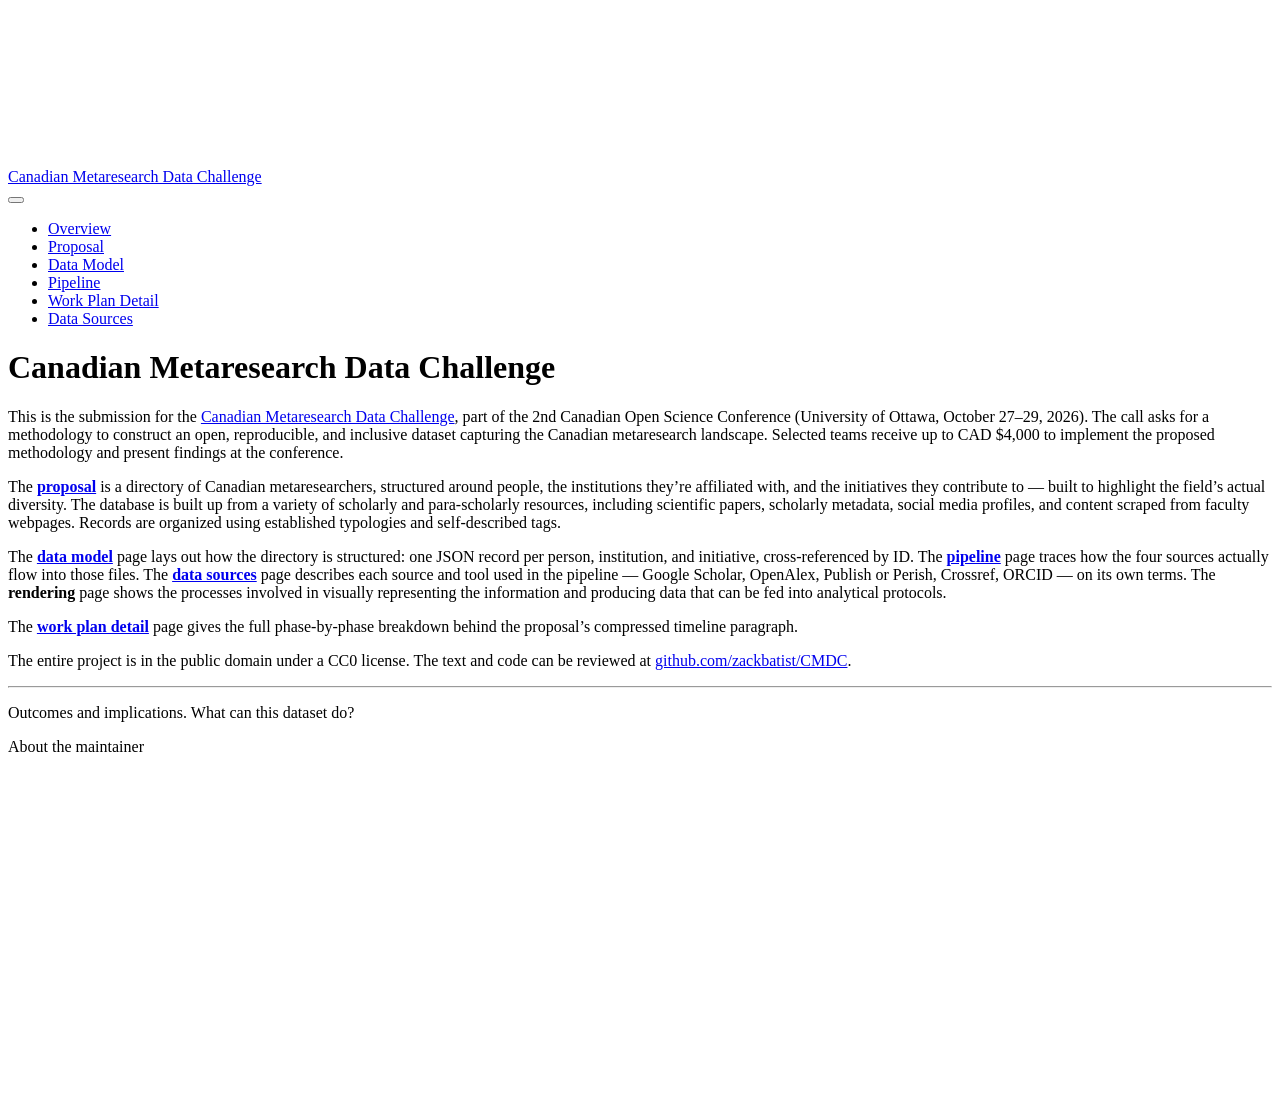
==== index.html @ 5db2acca "Built site for gh-pages" ====
<!DOCTYPE html>
<html xmlns="http://www.w3.org/1999/xhtml" lang="en-CA" xml:lang="en-CA"><head>

<meta charset="utf-8">
<meta name="generator" content="quarto-1.8.25">

<meta name="viewport" content="width=device-width, initial-scale=1.0, user-scalable=yes">


<title>Canadian Metaresearch Data Challenge</title>
<style>
code{white-space: pre-wrap;}
span.smallcaps{font-variant: small-caps;}
div.columns{display: flex; gap: min(4vw, 1.5em);}
div.column{flex: auto; overflow-x: auto;}
div.hanging-indent{margin-left: 1.5em; text-indent: -1.5em;}
ul.task-list{list-style: none;}
ul.task-list li input[type="checkbox"] {
  width: 0.8em;
  margin: 0 0.8em 0.2em -1em; /* quarto-specific, see https://github.com/quarto-dev/quarto-cli/issues/4556 */ 
  vertical-align: middle;
}
</style>


<script src="site_libs/quarto-nav/quarto-nav.js"></script>
<script src="site_libs/quarto-nav/headroom.min.js"></script>
<script src="site_libs/clipboard/clipboard.min.js"></script>
<script src="site_libs/quarto-html/quarto.js" type="module"></script>
<script src="site_libs/quarto-html/tabsets/tabsets.js" type="module"></script>
<script src="site_libs/quarto-html/axe/axe-check.js" type="module"></script>
<script src="site_libs/quarto-html/popper.min.js"></script>
<script src="site_libs/quarto-html/tippy.umd.min.js"></script>
<script src="site_libs/quarto-html/anchor.min.js"></script>
<link href="site_libs/quarto-html/tippy.css" rel="stylesheet">
<link href="site_libs/quarto-html/quarto-syntax-highlighting-7b89279ff1a6dce999919e0e67d4d9ec.css" rel="stylesheet" id="quarto-text-highlighting-styles">
<script src="site_libs/bootstrap/bootstrap.min.js"></script>
<link href="site_libs/bootstrap/bootstrap-icons.css" rel="stylesheet">
<link href="site_libs/bootstrap/bootstrap-5b4ad623e5705c0698d39aec6f10cf02.min.css" rel="stylesheet" append-hash="true" id="quarto-bootstrap" data-mode="light">
<script id="quarto-search-options" type="application/json">{
  "language": {
    "search-no-results-text": "No results",
    "search-matching-documents-text": "matching documents",
    "search-copy-link-title": "Copy link to search",
    "search-hide-matches-text": "Hide additional matches",
    "search-more-match-text": "more match in this document",
    "search-more-matches-text": "more matches in this document",
    "search-clear-button-title": "Clear",
    "search-text-placeholder": "",
    "search-detached-cancel-button-title": "Cancel",
    "search-submit-button-title": "Submit",
    "search-label": "Search"
  }
}</script>


<link rel="stylesheet" href="assets/styles.css">
</head>

<body class="nav-fixed fullcontent quarto-light">

<div id="quarto-search-results"></div>
  <header id="quarto-header" class="headroom fixed-top">
    <nav class="navbar navbar-expand-lg " data-bs-theme="dark">
      <div class="navbar-container container-fluid">
      <div class="navbar-brand-container mx-auto">
    <a href="./index.html" class="navbar-brand navbar-brand-logo">
    </a>
    <a class="navbar-brand" href="./index.html">
    <span class="navbar-title">Canadian Metaresearch Data Challenge</span>
    </a>
  </div>
          <button class="navbar-toggler" type="button" data-bs-toggle="collapse" data-bs-target="#navbarCollapse" aria-controls="navbarCollapse" role="menu" aria-expanded="false" aria-label="Toggle navigation" onclick="if (window.quartoToggleHeadroom) { window.quartoToggleHeadroom(); }">
  <span class="navbar-toggler-icon"></span>
</button>
          <div class="collapse navbar-collapse" id="navbarCollapse">
            <ul class="navbar-nav navbar-nav-scroll me-auto">
  <li class="nav-item">
    <a class="nav-link active" href="./index.html" aria-current="page"> 
<span class="menu-text">Overview</span></a>
  </li>  
  <li class="nav-item">
    <a class="nav-link" href="./proposal.html"> 
<span class="menu-text">Proposal</span></a>
  </li>  
  <li class="nav-item">
    <a class="nav-link" href="./data-model.html"> 
<span class="menu-text">Data Model</span></a>
  </li>  
  <li class="nav-item">
    <a class="nav-link" href="./pipeline.html"> 
<span class="menu-text">Pipeline</span></a>
  </li>  
  <li class="nav-item">
    <a class="nav-link" href="./workplan.html"> 
<span class="menu-text">Work Plan Detail</span></a>
  </li>  
  <li class="nav-item">
    <a class="nav-link" href="./data-sources.html"> 
<span class="menu-text">Data Sources</span></a>
  </li>  
</ul>
          </div> <!-- /navcollapse -->
            <div class="quarto-navbar-tools">
</div>
      </div> <!-- /container-fluid -->
    </nav>
</header>
<!-- content -->
<div id="quarto-content" class="quarto-container page-columns page-rows-contents page-layout-article page-navbar">
<!-- sidebar -->
<!-- margin-sidebar -->
    
<!-- main -->
<main class="content" id="quarto-document-content">

<header id="title-block-header" class="quarto-title-block default">
<div class="quarto-title">
<h1 class="title">Canadian Metaresearch Data Challenge</h1>
</div>



<div class="quarto-title-meta">

    
  
    
  </div>
  


</header>


<p>This is the submission for the <a href="https://carn-recar.ca/2nd-canadian-open-science-conference-call-for-proposal-canadian-metaresearch-data-challenge/">Canadian Metaresearch Data Challenge</a>, part of the 2nd Canadian Open Science Conference (University of Ottawa, October 27–29, 2026). The call asks for a methodology to construct an open, reproducible, and inclusive dataset capturing the Canadian metaresearch landscape. Selected teams receive up to CAD $4,000 to implement the proposed methodology and present findings at the conference.</p>
<p>The <strong><a href="./proposal.html">proposal</a></strong> is a directory of Canadian metaresearchers, structured around people, the institutions they’re affiliated with, and the initiatives they contribute to — built to highlight the field’s actual diversity. The database is built up from a variety of scholarly and para-scholarly resources, including scientific papers, scholarly metadata, social media profiles, and content scraped from faculty webpages. Records are organized using established typologies and self-described tags.</p>
<p>The <strong><a href="./data-model.html">data model</a></strong> page lays out how the directory is structured: one JSON record per person, institution, and initiative, cross-referenced by ID. The <strong><a href="./pipeline.html">pipeline</a></strong> page traces how the four sources actually flow into those files. The <strong><a href="./data-sources.html">data sources</a></strong> page describes each source and tool used in the pipeline — Google Scholar, OpenAlex, Publish or Perish, Crossref, ORCID — on its own terms. The <strong>rendering</strong> page shows the processes involved in visually representing the information and producing data that can be fed into analytical protocols.</p>
<p>The <strong><a href="./workplan.html">work plan detail</a></strong> page gives the full phase-by-phase breakdown behind the proposal’s compressed timeline paragraph.</p>
<p>The entire project is in the public domain under a CC0 license. The text and code can be reviewed at <a href="https://github.com/zackbatist/CMDC">github.com/zackbatist/CMDC</a>.</p>
<hr>
<p>Outcomes and implications. What can this dataset do?</p>
<p>About the maintainer</p>



</main> <!-- /main -->
<script id="quarto-html-after-body" type="application/javascript">
  window.document.addEventListener("DOMContentLoaded", function (event) {
    const icon = "";
    const anchorJS = new window.AnchorJS();
    anchorJS.options = {
      placement: 'right',
      icon: icon
    };
    anchorJS.add('.anchored');
    const isCodeAnnotation = (el) => {
      for (const clz of el.classList) {
        if (clz.startsWith('code-annotation-')) {                     
          return true;
        }
      }
      return false;
    }
    const onCopySuccess = function(e) {
      // button target
      const button = e.trigger;
      // don't keep focus
      button.blur();
      // flash "checked"
      button.classList.add('code-copy-button-checked');
      var currentTitle = button.getAttribute("title");
      button.setAttribute("title", "Copied!");
      let tooltip;
      if (window.bootstrap) {
        button.setAttribute("data-bs-toggle", "tooltip");
        button.setAttribute("data-bs-placement", "left");
        button.setAttribute("data-bs-title", "Copied!");
        tooltip = new bootstrap.Tooltip(button, 
          { trigger: "manual", 
            customClass: "code-copy-button-tooltip",
            offset: [0, -8]});
        tooltip.show();    
      }
      setTimeout(function() {
        if (tooltip) {
          tooltip.hide();
          button.removeAttribute("data-bs-title");
          button.removeAttribute("data-bs-toggle");
          button.removeAttribute("data-bs-placement");
        }
        button.setAttribute("title", currentTitle);
        button.classList.remove('code-copy-button-checked');
      }, 1000);
      // clear code selection
      e.clearSelection();
    }
    const getTextToCopy = function(trigger) {
      const outerScaffold = trigger.parentElement.cloneNode(true);
      const codeEl = outerScaffold.querySelector('code');
      for (const childEl of codeEl.children) {
        if (isCodeAnnotation(childEl)) {
          childEl.remove();
        }
      }
      return codeEl.innerText;
    }
    const clipboard = new window.ClipboardJS('.code-copy-button:not([data-in-quarto-modal])', {
      text: getTextToCopy
    });
    clipboard.on('success', onCopySuccess);
    if (window.document.getElementById('quarto-embedded-source-code-modal')) {
      const clipboardModal = new window.ClipboardJS('.code-copy-button[data-in-quarto-modal]', {
        text: getTextToCopy,
        container: window.document.getElementById('quarto-embedded-source-code-modal')
      });
      clipboardModal.on('success', onCopySuccess);
    }
      var localhostRegex = new RegExp(/^(?:http|https):\/\/localhost\:?[0-9]*\//);
      var mailtoRegex = new RegExp(/^mailto:/);
        var filterRegex = new RegExp("https:\/\/zackbatist\.info\/CMDC\/");
      var isInternal = (href) => {
          return filterRegex.test(href) || localhostRegex.test(href) || mailtoRegex.test(href);
      }
      // Inspect non-navigation links and adorn them if external
     var links = window.document.querySelectorAll('a[href]:not(.nav-link):not(.navbar-brand):not(.toc-action):not(.sidebar-link):not(.sidebar-item-toggle):not(.pagination-link):not(.no-external):not([aria-hidden]):not(.dropdown-item):not(.quarto-navigation-tool):not(.about-link)');
      for (var i=0; i<links.length; i++) {
        const link = links[i];
        if (!isInternal(link.href)) {
          // undo the damage that might have been done by quarto-nav.js in the case of
          // links that we want to consider external
          if (link.dataset.originalHref !== undefined) {
            link.href = link.dataset.originalHref;
          }
        }
      }
    function tippyHover(el, contentFn, onTriggerFn, onUntriggerFn) {
      const config = {
        allowHTML: true,
        maxWidth: 500,
        delay: 100,
        arrow: false,
        appendTo: function(el) {
            return el.parentElement;
        },
        interactive: true,
        interactiveBorder: 10,
        theme: 'quarto',
        placement: 'bottom-start',
      };
      if (contentFn) {
        config.content = contentFn;
      }
      if (onTriggerFn) {
        config.onTrigger = onTriggerFn;
      }
      if (onUntriggerFn) {
        config.onUntrigger = onUntriggerFn;
      }
      window.tippy(el, config); 
    }
    const noterefs = window.document.querySelectorAll('a[role="doc-noteref"]');
    for (var i=0; i<noterefs.length; i++) {
      const ref = noterefs[i];
      tippyHover(ref, function() {
        // use id or data attribute instead here
        let href = ref.getAttribute('data-footnote-href') || ref.getAttribute('href');
        try { href = new URL(href).hash; } catch {}
        const id = href.replace(/^#\/?/, "");
        const note = window.document.getElementById(id);
        if (note) {
          return note.innerHTML;
        } else {
          return "";
        }
      });
    }
    const xrefs = window.document.querySelectorAll('a.quarto-xref');
    const processXRef = (id, note) => {
      // Strip column container classes
      const stripColumnClz = (el) => {
        el.classList.remove("page-full", "page-columns");
        if (el.children) {
          for (const child of el.children) {
            stripColumnClz(child);
          }
        }
      }
      stripColumnClz(note)
      if (id === null || id.startsWith('sec-')) {
        // Special case sections, only their first couple elements
        const container = document.createElement("div");
        if (note.children && note.children.length > 2) {
          container.appendChild(note.children[0].cloneNode(true));
          for (let i = 1; i < note.children.length; i++) {
            const child = note.children[i];
            if (child.tagName === "P" && child.innerText === "") {
              continue;
            } else {
              container.appendChild(child.cloneNode(true));
              break;
            }
          }
          if (window.Quarto?.typesetMath) {
            window.Quarto.typesetMath(container);
          }
          return container.innerHTML
        } else {
          if (window.Quarto?.typesetMath) {
            window.Quarto.typesetMath(note);
          }
          return note.innerHTML;
        }
      } else {
        // Remove any anchor links if they are present
        const anchorLink = note.querySelector('a.anchorjs-link');
        if (anchorLink) {
          anchorLink.remove();
        }
        if (window.Quarto?.typesetMath) {
          window.Quarto.typesetMath(note);
        }
        if (note.classList.contains("callout")) {
          return note.outerHTML;
        } else {
          return note.innerHTML;
        }
      }
    }
    for (var i=0; i<xrefs.length; i++) {
      const xref = xrefs[i];
      tippyHover(xref, undefined, function(instance) {
        instance.disable();
        let url = xref.getAttribute('href');
        let hash = undefined; 
        if (url.startsWith('#')) {
          hash = url;
        } else {
          try { hash = new URL(url).hash; } catch {}
        }
        if (hash) {
          const id = hash.replace(/^#\/?/, "");
          const note = window.document.getElementById(id);
          if (note !== null) {
            try {
              const html = processXRef(id, note.cloneNode(true));
              instance.setContent(html);
            } finally {
              instance.enable();
              instance.show();
            }
          } else {
            // See if we can fetch this
            fetch(url.split('#')[0])
            .then(res => res.text())
            .then(html => {
              const parser = new DOMParser();
              const htmlDoc = parser.parseFromString(html, "text/html");
              const note = htmlDoc.getElementById(id);
              if (note !== null) {
                const html = processXRef(id, note);
                instance.setContent(html);
              } 
            }).finally(() => {
              instance.enable();
              instance.show();
            });
          }
        } else {
          // See if we can fetch a full url (with no hash to target)
          // This is a special case and we should probably do some content thinning / targeting
          fetch(url)
          .then(res => res.text())
          .then(html => {
            const parser = new DOMParser();
            const htmlDoc = parser.parseFromString(html, "text/html");
            const note = htmlDoc.querySelector('main.content');
            if (note !== null) {
              // This should only happen for chapter cross references
              // (since there is no id in the URL)
              // remove the first header
              if (note.children.length > 0 && note.children[0].tagName === "HEADER") {
                note.children[0].remove();
              }
              const html = processXRef(null, note);
              instance.setContent(html);
            } 
          }).finally(() => {
            instance.enable();
            instance.show();
          });
        }
      }, function(instance) {
      });
    }
        let selectedAnnoteEl;
        const selectorForAnnotation = ( cell, annotation) => {
          let cellAttr = 'data-code-cell="' + cell + '"';
          let lineAttr = 'data-code-annotation="' +  annotation + '"';
          const selector = 'span[' + cellAttr + '][' + lineAttr + ']';
          return selector;
        }
        const selectCodeLines = (annoteEl) => {
          const doc = window.document;
          const targetCell = annoteEl.getAttribute("data-target-cell");
          const targetAnnotation = annoteEl.getAttribute("data-target-annotation");
          const annoteSpan = window.document.querySelector(selectorForAnnotation(targetCell, targetAnnotation));
          const lines = annoteSpan.getAttribute("data-code-lines").split(",");
          const lineIds = lines.map((line) => {
            return targetCell + "-" + line;
          })
          let top = null;
          let height = null;
          let parent = null;
          if (lineIds.length > 0) {
              //compute the position of the single el (top and bottom and make a div)
              const el = window.document.getElementById(lineIds[0]);
              top = el.offsetTop;
              height = el.offsetHeight;
              parent = el.parentElement.parentElement;
            if (lineIds.length > 1) {
              const lastEl = window.document.getElementById(lineIds[lineIds.length - 1]);
              const bottom = lastEl.offsetTop + lastEl.offsetHeight;
              height = bottom - top;
            }
            if (top !== null && height !== null && parent !== null) {
              // cook up a div (if necessary) and position it 
              let div = window.document.getElementById("code-annotation-line-highlight");
              if (div === null) {
                div = window.document.createElement("div");
                div.setAttribute("id", "code-annotation-line-highlight");
                div.style.position = 'absolute';
                parent.appendChild(div);
              }
              div.style.top = top - 2 + "px";
              div.style.height = height + 4 + "px";
              div.style.left = 0;
              let gutterDiv = window.document.getElementById("code-annotation-line-highlight-gutter");
              if (gutterDiv === null) {
                gutterDiv = window.document.createElement("div");
                gutterDiv.setAttribute("id", "code-annotation-line-highlight-gutter");
                gutterDiv.style.position = 'absolute';
                const codeCell = window.document.getElementById(targetCell);
                const gutter = codeCell.querySelector('.code-annotation-gutter');
                gutter.appendChild(gutterDiv);
              }
              gutterDiv.style.top = top - 2 + "px";
              gutterDiv.style.height = height + 4 + "px";
            }
            selectedAnnoteEl = annoteEl;
          }
        };
        const unselectCodeLines = () => {
          const elementsIds = ["code-annotation-line-highlight", "code-annotation-line-highlight-gutter"];
          elementsIds.forEach((elId) => {
            const div = window.document.getElementById(elId);
            if (div) {
              div.remove();
            }
          });
          selectedAnnoteEl = undefined;
        };
          // Handle positioning of the toggle
      window.addEventListener(
        "resize",
        throttle(() => {
          elRect = undefined;
          if (selectedAnnoteEl) {
            selectCodeLines(selectedAnnoteEl);
          }
        }, 10)
      );
      function throttle(fn, ms) {
      let throttle = false;
      let timer;
        return (...args) => {
          if(!throttle) { // first call gets through
              fn.apply(this, args);
              throttle = true;
          } else { // all the others get throttled
              if(timer) clearTimeout(timer); // cancel #2
              timer = setTimeout(() => {
                fn.apply(this, args);
                timer = throttle = false;
              }, ms);
          }
        };
      }
        // Attach click handler to the DT
        const annoteDls = window.document.querySelectorAll('dt[data-target-cell]');
        for (const annoteDlNode of annoteDls) {
          annoteDlNode.addEventListener('click', (event) => {
            const clickedEl = event.target;
            if (clickedEl !== selectedAnnoteEl) {
              unselectCodeLines();
              const activeEl = window.document.querySelector('dt[data-target-cell].code-annotation-active');
              if (activeEl) {
                activeEl.classList.remove('code-annotation-active');
              }
              selectCodeLines(clickedEl);
              clickedEl.classList.add('code-annotation-active');
            } else {
              // Unselect the line
              unselectCodeLines();
              clickedEl.classList.remove('code-annotation-active');
            }
          });
        }
    const findCites = (el) => {
      const parentEl = el.parentElement;
      if (parentEl) {
        const cites = parentEl.dataset.cites;
        if (cites) {
          return {
            el,
            cites: cites.split(' ')
          };
        } else {
          return findCites(el.parentElement)
        }
      } else {
        return undefined;
      }
    };
    var bibliorefs = window.document.querySelectorAll('a[role="doc-biblioref"]');
    for (var i=0; i<bibliorefs.length; i++) {
      const ref = bibliorefs[i];
      const citeInfo = findCites(ref);
      if (citeInfo) {
        tippyHover(citeInfo.el, function() {
          var popup = window.document.createElement('div');
          citeInfo.cites.forEach(function(cite) {
            var citeDiv = window.document.createElement('div');
            citeDiv.classList.add('hanging-indent');
            citeDiv.classList.add('csl-entry');
            var biblioDiv = window.document.getElementById('ref-' + cite);
            if (biblioDiv) {
              citeDiv.innerHTML = biblioDiv.innerHTML;
            }
            popup.appendChild(citeDiv);
          });
          return popup.innerHTML;
        });
      }
    }
  });
  </script>
</div> <!-- /content -->




</body></html>
---- site_libs/quarto-html/tippy.css ----
.tippy-box[data-animation=fade][data-state=hidden]{opacity:0}[data-tippy-root]{max-width:calc(100vw - 10px)}.tippy-box{position:relative;background-color:#333;color:#fff;border-radius:4px;font-size:14px;line-height:1.4;white-space:normal;outline:0;transition-property:transform,visibility,opacity}.tippy-box[data-placement^=top]>.tippy-arrow{bottom:0}.tippy-box[data-placement^=top]>.tippy-arrow:before{bottom:-7px;left:0;border-width:8px 8px 0;border-top-color:initial;transform-origin:center top}.tippy-box[data-placement^=bottom]>.tippy-arrow{top:0}.tippy-box[data-placement^=bottom]>.tippy-arrow:before{top:-7px;left:0;border-width:0 8px 8px;border-bottom-color:initial;transform-origin:center bottom}.tippy-box[data-placement^=left]>.tippy-arrow{right:0}.tippy-box[data-placement^=left]>.tippy-arrow:before{border-width:8px 0 8px 8px;border-left-color:initial;right:-7px;transform-origin:center left}.tippy-box[data-placement^=right]>.tippy-arrow{left:0}.tippy-box[data-placement^=right]>.tippy-arrow:before{left:-7px;border-width:8px 8px 8px 0;border-right-color:initial;transform-origin:center right}.tippy-box[data-inertia][data-state=visible]{transition-timing-function:cubic-bezier(.54,1.5,.38,1.11)}.tippy-arrow{width:16px;height:16px;color:#333}.tippy-arrow:before{content:"";position:absolute;border-color:transparent;border-style:solid}.tippy-content{position:relative;padding:5px 9px;z-index:1}
---- site_libs/quarto-html/quarto-syntax-highlighting-7b89279ff1a6dce999919e0e67d4d9ec.css ----
/* quarto syntax highlight colors */
:root {
  --quarto-hl-ot-color: #003B4F;
  --quarto-hl-at-color: #657422;
  --quarto-hl-ss-color: #20794D;
  --quarto-hl-an-color: #5E5E5E;
  --quarto-hl-fu-color: #4758AB;
  --quarto-hl-st-color: #20794D;
  --quarto-hl-cf-color: #003B4F;
  --quarto-hl-op-color: #5E5E5E;
  --quarto-hl-er-color: #AD0000;
  --quarto-hl-bn-color: #AD0000;
  --quarto-hl-al-color: #AD0000;
  --quarto-hl-va-color: #111111;
  --quarto-hl-bu-color: inherit;
  --quarto-hl-ex-color: inherit;
  --quarto-hl-pp-color: #AD0000;
  --quarto-hl-in-color: #5E5E5E;
  --quarto-hl-vs-color: #20794D;
  --quarto-hl-wa-color: #5E5E5E;
  --quarto-hl-do-color: #5E5E5E;
  --quarto-hl-im-color: #00769E;
  --quarto-hl-ch-color: #20794D;
  --quarto-hl-dt-color: #AD0000;
  --quarto-hl-fl-color: #AD0000;
  --quarto-hl-co-color: #5E5E5E;
  --quarto-hl-cv-color: #5E5E5E;
  --quarto-hl-cn-color: #8f5902;
  --quarto-hl-sc-color: #5E5E5E;
  --quarto-hl-dv-color: #AD0000;
  --quarto-hl-kw-color: #003B4F;
}

/* other quarto variables */
:root {
  --quarto-font-monospace: SFMono-Regular, Menlo, Monaco, Consolas, "Liberation Mono", "Courier New", monospace;
}

/* syntax highlight based on Pandoc's rules */
pre > code.sourceCode > span {
  color: #003B4F;
}

code.sourceCode > span {
  color: #003B4F;
}

div.sourceCode,
div.sourceCode pre.sourceCode {
  color: #003B4F;
}

/* Normal */
code span {
  color: #003B4F;
}

/* Alert */
code span.al {
  color: #AD0000;
  font-style: inherit;
}

/* Annotation */
code span.an {
  color: #5E5E5E;
  font-style: inherit;
}

/* Attribute */
code span.at {
  color: #657422;
  font-style: inherit;
}

/* BaseN */
code span.bn {
  color: #AD0000;
  font-style: inherit;
}

/* BuiltIn */
code span.bu {
  font-style: inherit;
}

/* ControlFlow */
code span.cf {
  color: #003B4F;
  font-weight: bold;
  font-style: inherit;
}

/* Char */
code span.ch {
  color: #20794D;
  font-style: inherit;
}

/* Constant */
code span.cn {
  color: #8f5902;
  font-style: inherit;
}

/* Comment */
code span.co {
  color: #5E5E5E;
  font-style: inherit;
}

/* CommentVar */
code span.cv {
  color: #5E5E5E;
  font-style: italic;
}

/* Documentation */
code span.do {
  color: #5E5E5E;
  font-style: italic;
}

/* DataType */
code span.dt {
  color: #AD0000;
  font-style: inherit;
}

/* DecVal */
code span.dv {
  color: #AD0000;
  font-style: inherit;
}

/* Error */
code span.er {
  color: #AD0000;
  font-style: inherit;
}

/* Extension */
code span.ex {
  font-style: inherit;
}

/* Float */
code span.fl {
  color: #AD0000;
  font-style: inherit;
}

/* Function */
code span.fu {
  color: #4758AB;
  font-style: inherit;
}

/* Import */
code span.im {
  color: #00769E;
  font-style: inherit;
}

/* Information */
code span.in {
  color: #5E5E5E;
  font-style: inherit;
}

/* Keyword */
code span.kw {
  color: #003B4F;
  font-weight: bold;
  font-style: inherit;
}

/* Operator */
code span.op {
  color: #5E5E5E;
  font-style: inherit;
}

/* Other */
code span.ot {
  color: #003B4F;
  font-style: inherit;
}

/* Preprocessor */
code span.pp {
  color: #AD0000;
  font-style: inherit;
}

/* SpecialChar */
code span.sc {
  color: #5E5E5E;
  font-style: inherit;
}

/* SpecialString */
code span.ss {
  color: #20794D;
  font-style: inherit;
}

/* String */
code span.st {
  color: #20794D;
  font-style: inherit;
}

/* Variable */
code span.va {
  color: #111111;
  font-style: inherit;
}

/* VerbatimString */
code span.vs {
  color: #20794D;
  font-style: inherit;
}

/* Warning */
code span.wa {
  color: #5E5E5E;
  font-style: italic;
}

.prevent-inlining {
  content: "</";
}

/*# sourceMappingURL=3944bc705cfaf4c80e56f77c5205168a.css.map */
---- assets/styles.css ----
/* intentionally minimal */
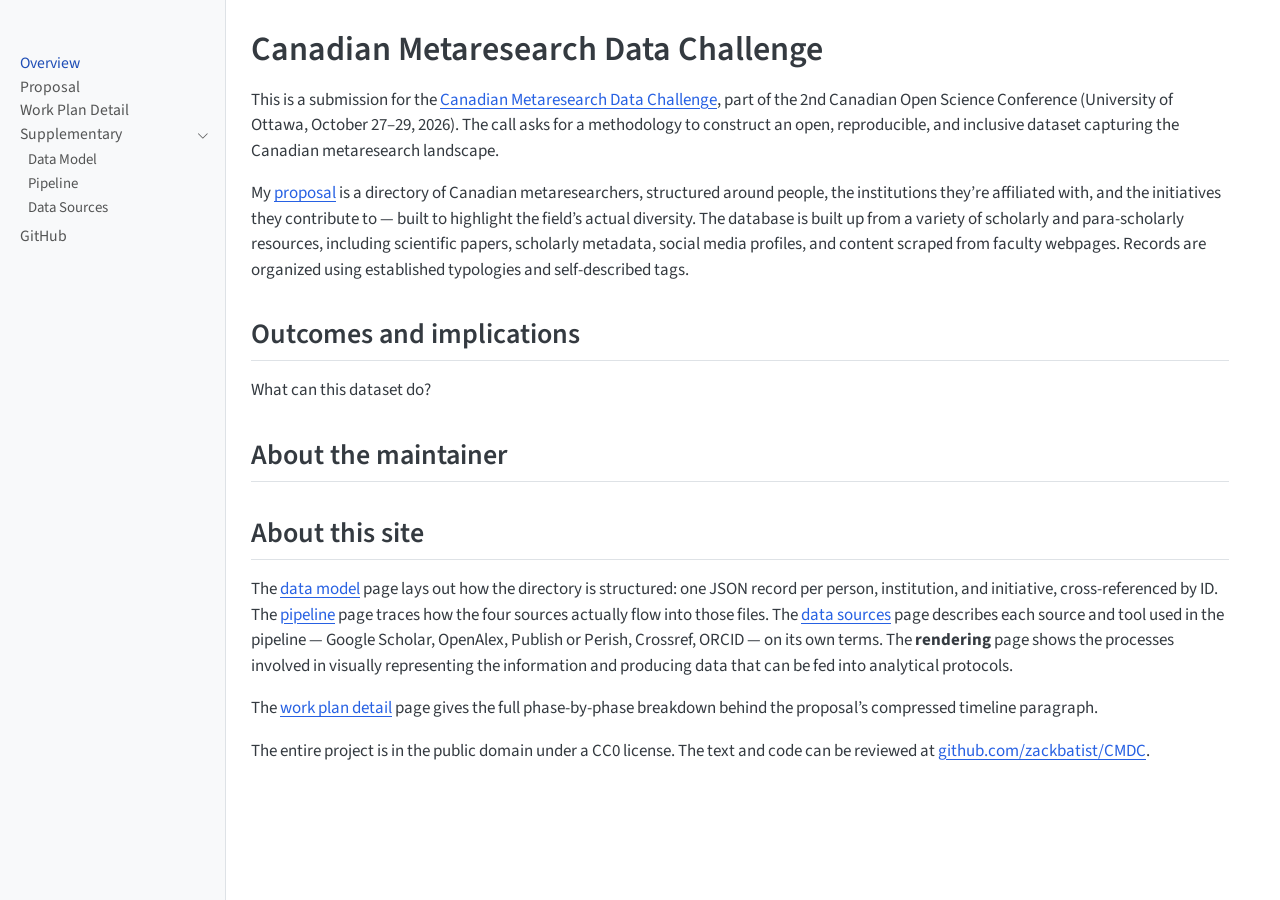
==== commit f175958e: "Built site for gh-pages" ====
--- a/index.html
+++ b/index.html
@@ -24,7 +24,6 @@
 
 
 <script src="site_libs/quarto-nav/quarto-nav.js"></script>
-<script src="site_libs/quarto-nav/headroom.min.js"></script>
 <script src="site_libs/clipboard/clipboard.min.js"></script>
 <script src="site_libs/quarto-html/quarto.js" type="module"></script>
 <script src="site_libs/quarto-html/tabsets/tabsets.js" type="module"></script>
@@ -36,7 +35,7 @@
 <link href="site_libs/quarto-html/quarto-syntax-highlighting-7b89279ff1a6dce999919e0e67d4d9ec.css" rel="stylesheet" id="quarto-text-highlighting-styles">
 <script src="site_libs/bootstrap/bootstrap.min.js"></script>
 <link href="site_libs/bootstrap/bootstrap-icons.css" rel="stylesheet">
-<link href="site_libs/bootstrap/bootstrap-5b4ad623e5705c0698d39aec6f10cf02.min.css" rel="stylesheet" append-hash="true" id="quarto-bootstrap" data-mode="light">
+<link href="site_libs/bootstrap/bootstrap-15f0d6578829a96e327082df99881d44.min.css" rel="stylesheet" append-hash="true" id="quarto-bootstrap" data-mode="light">
 <script id="quarto-search-options" type="application/json">{
   "language": {
     "search-no-results-text": "No results",
@@ -57,58 +56,88 @@
 <link rel="stylesheet" href="assets/styles.css">
 </head>
 
-<body class="nav-fixed fullcontent quarto-light">
+<body class="nav-sidebar docked fullcontent quarto-light">
 
 <div id="quarto-search-results"></div>
   <header id="quarto-header" class="headroom fixed-top">
-    <nav class="navbar navbar-expand-lg " data-bs-theme="dark">
-      <div class="navbar-container container-fluid">
-      <div class="navbar-brand-container mx-auto">
-    <a href="./index.html" class="navbar-brand navbar-brand-logo">
-    </a>
-    <a class="navbar-brand" href="./index.html">
-    <span class="navbar-title">Canadian Metaresearch Data Challenge</span>
-    </a>
-  </div>
-          <button class="navbar-toggler" type="button" data-bs-toggle="collapse" data-bs-target="#navbarCollapse" aria-controls="navbarCollapse" role="menu" aria-expanded="false" aria-label="Toggle navigation" onclick="if (window.quartoToggleHeadroom) { window.quartoToggleHeadroom(); }">
-  <span class="navbar-toggler-icon"></span>
-</button>
-          <div class="collapse navbar-collapse" id="navbarCollapse">
-            <ul class="navbar-nav navbar-nav-scroll me-auto">
-  <li class="nav-item">
-    <a class="nav-link active" href="./index.html" aria-current="page"> 
-<span class="menu-text">Overview</span></a>
-  </li>  
-  <li class="nav-item">
-    <a class="nav-link" href="./proposal.html"> 
-<span class="menu-text">Proposal</span></a>
-  </li>  
-  <li class="nav-item">
-    <a class="nav-link" href="./data-model.html"> 
-<span class="menu-text">Data Model</span></a>
-  </li>  
-  <li class="nav-item">
-    <a class="nav-link" href="./pipeline.html"> 
-<span class="menu-text">Pipeline</span></a>
-  </li>  
-  <li class="nav-item">
-    <a class="nav-link" href="./workplan.html"> 
-<span class="menu-text">Work Plan Detail</span></a>
-  </li>  
-  <li class="nav-item">
-    <a class="nav-link" href="./data-sources.html"> 
-<span class="menu-text">Data Sources</span></a>
-  </li>  
-</ul>
-          </div> <!-- /navcollapse -->
-            <div class="quarto-navbar-tools">
-</div>
-      </div> <!-- /container-fluid -->
-    </nav>
+  <nav class="quarto-secondary-nav">
+    <div class="container-fluid d-flex">
+      <button type="button" class="quarto-btn-toggle btn" data-bs-toggle="collapse" role="button" data-bs-target=".quarto-sidebar-collapse-item" aria-controls="quarto-sidebar" aria-expanded="false" aria-label="Toggle sidebar navigation" onclick="if (window.quartoToggleHeadroom) { window.quartoToggleHeadroom(); }">
+        <i class="bi bi-layout-text-sidebar-reverse"></i>
+      </button>
+        <nav class="quarto-page-breadcrumbs" aria-label="breadcrumb"><ol class="breadcrumb"><li class="breadcrumb-item"><a href="./index.html">Overview</a></li></ol></nav>
+        <a class="flex-grow-1" role="navigation" data-bs-toggle="collapse" data-bs-target=".quarto-sidebar-collapse-item" aria-controls="quarto-sidebar" aria-expanded="false" aria-label="Toggle sidebar navigation" onclick="if (window.quartoToggleHeadroom) { window.quartoToggleHeadroom(); }">      
+        </a>
+    </div>
+  </nav>
 </header>
 <!-- content -->
-<div id="quarto-content" class="quarto-container page-columns page-rows-contents page-layout-article page-navbar">
+<div id="quarto-content" class="quarto-container page-columns page-rows-contents page-layout-article">
 <!-- sidebar -->
+  <nav id="quarto-sidebar" class="sidebar collapse collapse-horizontal quarto-sidebar-collapse-item sidebar-navigation docked overflow-auto">
+    <div class="pt-lg-2 mt-2 text-center sidebar-header">
+      <a href="./index.html" class="sidebar-logo-link">
+      </a>
+      </div>
+    <div class="sidebar-menu-container"> 
+    <ul class="list-unstyled mt-1">
+        <li class="sidebar-item">
+  <div class="sidebar-item-container"> 
+  <a href="./index.html" class="sidebar-item-text sidebar-link active">
+ <span class="menu-text">Overview</span></a>
+  </div>
+</li>
+        <li class="sidebar-item">
+  <div class="sidebar-item-container"> 
+  <a href="./proposal.html" class="sidebar-item-text sidebar-link">
+ <span class="menu-text">Proposal</span></a>
+  </div>
+</li>
+        <li class="sidebar-item">
+  <div class="sidebar-item-container"> 
+  <a href="./workplan.html" class="sidebar-item-text sidebar-link">
+ <span class="menu-text">Work Plan Detail</span></a>
+  </div>
+</li>
+        <li class="sidebar-item sidebar-item-section">
+      <div class="sidebar-item-container"> 
+            <a class="sidebar-item-text sidebar-link text-start" data-bs-toggle="collapse" data-bs-target="#quarto-sidebar-section-1" role="navigation" aria-expanded="true">
+ <span class="menu-text">Supplementary</span></a>
+          <a class="sidebar-item-toggle text-start" data-bs-toggle="collapse" data-bs-target="#quarto-sidebar-section-1" role="navigation" aria-expanded="true" aria-label="Toggle section">
+            <i class="bi bi-chevron-right ms-2"></i>
+          </a> 
+      </div>
+      <ul id="quarto-sidebar-section-1" class="collapse list-unstyled sidebar-section depth1 show">  
+          <li class="sidebar-item">
+  <div class="sidebar-item-container"> 
+  <a href="./data-model.html" class="sidebar-item-text sidebar-link">
+ <span class="menu-text">Data Model</span></a>
+  </div>
+</li>
+          <li class="sidebar-item">
+  <div class="sidebar-item-container"> 
+  <a href="./pipeline.html" class="sidebar-item-text sidebar-link">
+ <span class="menu-text">Pipeline</span></a>
+  </div>
+</li>
+          <li class="sidebar-item">
+  <div class="sidebar-item-container"> 
+  <a href="./data-sources.html" class="sidebar-item-text sidebar-link">
+ <span class="menu-text">Data Sources</span></a>
+  </div>
+</li>
+      </ul>
+  </li>
+        <li class="sidebar-item">
+  <div class="sidebar-item-container"> 
+  <a href="https://github.com/zackbatist/CMDC" class="sidebar-item-text sidebar-link">
+ <span class="menu-text">GitHub</span></a>
+  </div>
+</li>
+    </ul>
+    </div>
+</nav>
+<div id="quarto-sidebar-glass" class="quarto-sidebar-collapse-item" data-bs-toggle="collapse" data-bs-target=".quarto-sidebar-collapse-item"></div>
 <!-- margin-sidebar -->
     
 <!-- main -->
@@ -133,16 +162,23 @@
 </header>
 
 
-<p>This is the submission for the <a href="https://carn-recar.ca/2nd-canadian-open-science-conference-call-for-proposal-canadian-metaresearch-data-challenge/">Canadian Metaresearch Data Challenge</a>, part of the 2nd Canadian Open Science Conference (University of Ottawa, October 27–29, 2026). The call asks for a methodology to construct an open, reproducible, and inclusive dataset capturing the Canadian metaresearch landscape. Selected teams receive up to CAD $4,000 to implement the proposed methodology and present findings at the conference.</p>
-<p>The <strong><a href="./proposal.html">proposal</a></strong> is a directory of Canadian metaresearchers, structured around people, the institutions they’re affiliated with, and the initiatives they contribute to — built to highlight the field’s actual diversity. The database is built up from a variety of scholarly and para-scholarly resources, including scientific papers, scholarly metadata, social media profiles, and content scraped from faculty webpages. Records are organized using established typologies and self-described tags.</p>
+<p>This is a submission for the <a href="https://carn-recar.ca/2nd-canadian-open-science-conference-call-for-proposal-canadian-metaresearch-data-challenge/">Canadian Metaresearch Data Challenge</a>, part of the 2nd Canadian Open Science Conference (University of Ottawa, October 27–29, 2026). The call asks for a methodology to construct an open, reproducible, and inclusive dataset capturing the Canadian metaresearch landscape.</p>
+<p>My <strong><a href="./proposal.html">proposal</a></strong> is a directory of Canadian metaresearchers, structured around people, the institutions they’re affiliated with, and the initiatives they contribute to — built to highlight the field’s actual diversity. The database is built up from a variety of scholarly and para-scholarly resources, including scientific papers, scholarly metadata, social media profiles, and content scraped from faculty webpages. Records are organized using established typologies and self-described tags.</p>
+<section id="outcomes-and-implications" class="level2">
+<h2 class="anchored" data-anchor-id="outcomes-and-implications">Outcomes and implications</h2>
+<p>What can this dataset do?</p>
+</section>
+<section id="about-the-maintainer" class="level2">
+<h2 class="anchored" data-anchor-id="about-the-maintainer">About the maintainer</h2>
+</section>
+<section id="about-this-site" class="level2">
+<h2 class="anchored" data-anchor-id="about-this-site">About this site</h2>
 <p>The <strong><a href="./data-model.html">data model</a></strong> page lays out how the directory is structured: one JSON record per person, institution, and initiative, cross-referenced by ID. The <strong><a href="./pipeline.html">pipeline</a></strong> page traces how the four sources actually flow into those files. The <strong><a href="./data-sources.html">data sources</a></strong> page describes each source and tool used in the pipeline — Google Scholar, OpenAlex, Publish or Perish, Crossref, ORCID — on its own terms. The <strong>rendering</strong> page shows the processes involved in visually representing the information and producing data that can be fed into analytical protocols.</p>
 <p>The <strong><a href="./workplan.html">work plan detail</a></strong> page gives the full phase-by-phase breakdown behind the proposal’s compressed timeline paragraph.</p>
 <p>The entire project is in the public domain under a CC0 license. The text and code can be reviewed at <a href="https://github.com/zackbatist/CMDC">github.com/zackbatist/CMDC</a>.</p>
-<hr>
-<p>Outcomes and implications. What can this dataset do?</p>
-<p>About the maintainer</p>
-
-
+
+
+</section>
 
 </main> <!-- /main -->
 <script id="quarto-html-after-body" type="application/javascript">
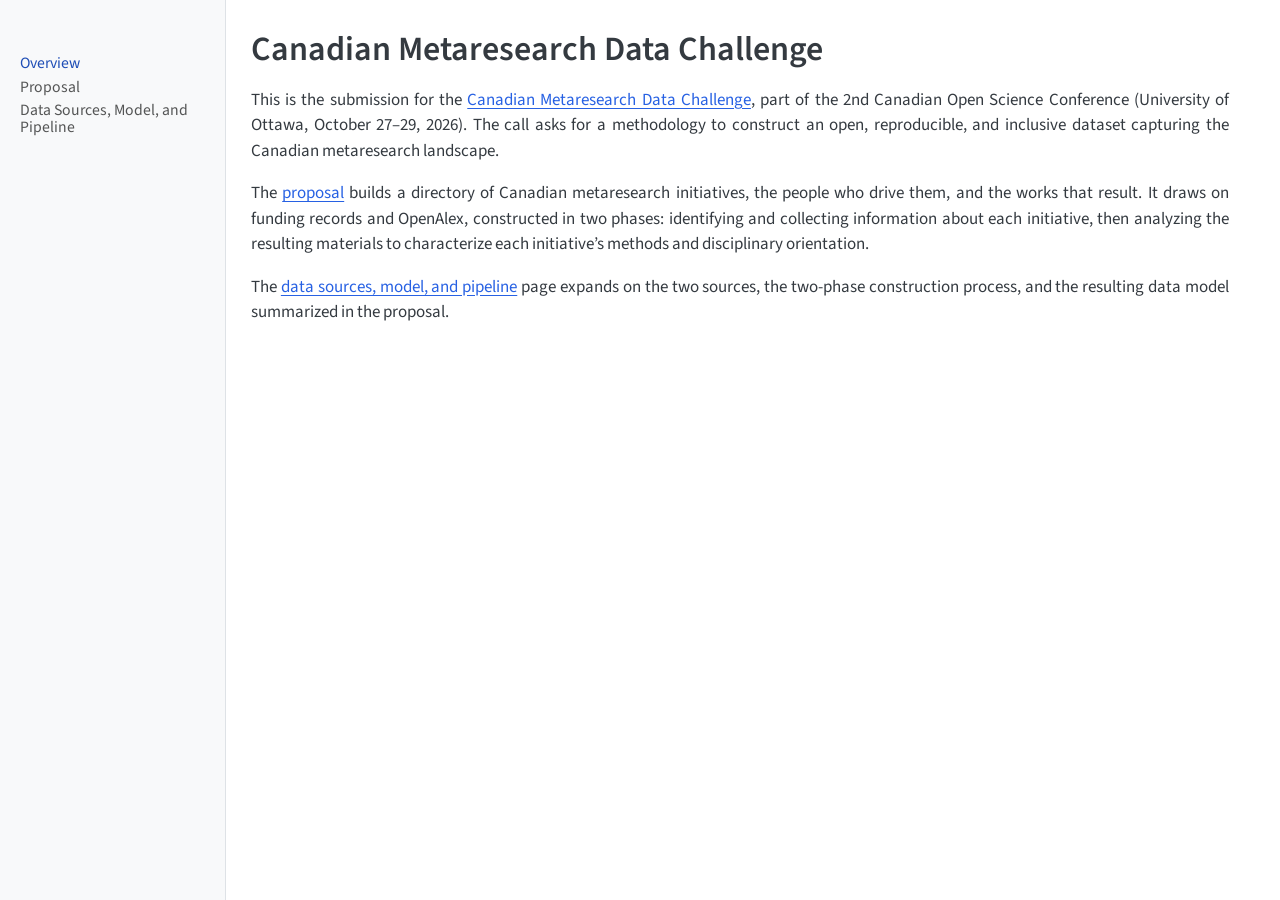
==== commit 17b3825c: "Built site for gh-pages" ====
--- a/index.html
+++ b/index.html
@@ -1,5 +1,5 @@
 <!DOCTYPE html>
-<html xmlns="http://www.w3.org/1999/xhtml" lang="en-CA" xml:lang="en-CA"><head>
+<html xmlns="http://www.w3.org/1999/xhtml" lang="en" xml:lang="en"><head>
 
 <meta charset="utf-8">
 <meta name="generator" content="quarto-1.8.25">
@@ -24,7 +24,12 @@
 
 
 <script src="site_libs/quarto-nav/quarto-nav.js"></script>
+<script src="site_libs/quarto-nav/headroom.min.js"></script>
 <script src="site_libs/clipboard/clipboard.min.js"></script>
+<script src="site_libs/quarto-search/autocomplete.umd.js"></script>
+<script src="site_libs/quarto-search/fuse.min.js"></script>
+<script src="site_libs/quarto-search/quarto-search.js"></script>
+<meta name="quarto:offset" content="./">
 <script src="site_libs/quarto-html/quarto.js" type="module"></script>
 <script src="site_libs/quarto-html/tabsets/tabsets.js" type="module"></script>
 <script src="site_libs/quarto-html/axe/axe-check.js" type="module"></script>
@@ -35,8 +40,20 @@
 <link href="site_libs/quarto-html/quarto-syntax-highlighting-7b89279ff1a6dce999919e0e67d4d9ec.css" rel="stylesheet" id="quarto-text-highlighting-styles">
 <script src="site_libs/bootstrap/bootstrap.min.js"></script>
 <link href="site_libs/bootstrap/bootstrap-icons.css" rel="stylesheet">
-<link href="site_libs/bootstrap/bootstrap-15f0d6578829a96e327082df99881d44.min.css" rel="stylesheet" append-hash="true" id="quarto-bootstrap" data-mode="light">
+<link href="site_libs/bootstrap/bootstrap-d42ecfdc19a5eb83045caa16c514f7c9.min.css" rel="stylesheet" append-hash="true" id="quarto-bootstrap" data-mode="light">
 <script id="quarto-search-options" type="application/json">{
+  "location": "sidebar",
+  "copy-button": false,
+  "collapse-after": 3,
+  "panel-placement": "start",
+  "type": "textbox",
+  "limit": 50,
+  "keyboard-shortcut": [
+    "f",
+    "/",
+    "s"
+  ],
+  "show-item-context": false,
   "language": {
     "search-no-results-text": "No results",
     "search-matching-documents-text": "matching documents",
@@ -51,6 +68,17 @@
     "search-label": "Search"
   }
 }</script>
+<style type="text/css">
+h1.hide {
+  display: none;
+}
+#quarto-document-content {
+    text-align: justify;
+  }
+  .abstract {
+    text-align: justify;
+  }
+</style>
 
 
 <link rel="stylesheet" href="assets/styles.css">
@@ -75,7 +103,7 @@
 <div id="quarto-content" class="quarto-container page-columns page-rows-contents page-layout-article">
 <!-- sidebar -->
   <nav id="quarto-sidebar" class="sidebar collapse collapse-horizontal quarto-sidebar-collapse-item sidebar-navigation docked overflow-auto">
-    <div class="pt-lg-2 mt-2 text-center sidebar-header">
+    <div class="pt-lg-2 mt-2 text-left sidebar-header">
       <a href="./index.html" class="sidebar-logo-link">
       </a>
       </div>
@@ -95,43 +123,8 @@
 </li>
         <li class="sidebar-item">
   <div class="sidebar-item-container"> 
-  <a href="./workplan.html" class="sidebar-item-text sidebar-link">
- <span class="menu-text">Work Plan Detail</span></a>
-  </div>
-</li>
-        <li class="sidebar-item sidebar-item-section">
-      <div class="sidebar-item-container"> 
-            <a class="sidebar-item-text sidebar-link text-start" data-bs-toggle="collapse" data-bs-target="#quarto-sidebar-section-1" role="navigation" aria-expanded="true">
- <span class="menu-text">Supplementary</span></a>
-          <a class="sidebar-item-toggle text-start" data-bs-toggle="collapse" data-bs-target="#quarto-sidebar-section-1" role="navigation" aria-expanded="true" aria-label="Toggle section">
-            <i class="bi bi-chevron-right ms-2"></i>
-          </a> 
-      </div>
-      <ul id="quarto-sidebar-section-1" class="collapse list-unstyled sidebar-section depth1 show">  
-          <li class="sidebar-item">
-  <div class="sidebar-item-container"> 
-  <a href="./data-model.html" class="sidebar-item-text sidebar-link">
- <span class="menu-text">Data Model</span></a>
-  </div>
-</li>
-          <li class="sidebar-item">
-  <div class="sidebar-item-container"> 
   <a href="./pipeline.html" class="sidebar-item-text sidebar-link">
- <span class="menu-text">Pipeline</span></a>
-  </div>
-</li>
-          <li class="sidebar-item">
-  <div class="sidebar-item-container"> 
-  <a href="./data-sources.html" class="sidebar-item-text sidebar-link">
- <span class="menu-text">Data Sources</span></a>
-  </div>
-</li>
-      </ul>
-  </li>
-        <li class="sidebar-item">
-  <div class="sidebar-item-container"> 
-  <a href="https://github.com/zackbatist/CMDC" class="sidebar-item-text sidebar-link">
- <span class="menu-text">GitHub</span></a>
+ <span class="menu-text">Data Sources, Model, and Pipeline</span></a>
   </div>
 </li>
     </ul>
@@ -162,23 +155,11 @@
 </header>
 
 
-<p>This is a submission for the <a href="https://carn-recar.ca/2nd-canadian-open-science-conference-call-for-proposal-canadian-metaresearch-data-challenge/">Canadian Metaresearch Data Challenge</a>, part of the 2nd Canadian Open Science Conference (University of Ottawa, October 27–29, 2026). The call asks for a methodology to construct an open, reproducible, and inclusive dataset capturing the Canadian metaresearch landscape.</p>
-<p>My <strong><a href="./proposal.html">proposal</a></strong> is a directory of Canadian metaresearchers, structured around people, the institutions they’re affiliated with, and the initiatives they contribute to — built to highlight the field’s actual diversity. The database is built up from a variety of scholarly and para-scholarly resources, including scientific papers, scholarly metadata, social media profiles, and content scraped from faculty webpages. Records are organized using established typologies and self-described tags.</p>
-<section id="outcomes-and-implications" class="level2">
-<h2 class="anchored" data-anchor-id="outcomes-and-implications">Outcomes and implications</h2>
-<p>What can this dataset do?</p>
-</section>
-<section id="about-the-maintainer" class="level2">
-<h2 class="anchored" data-anchor-id="about-the-maintainer">About the maintainer</h2>
-</section>
-<section id="about-this-site" class="level2">
-<h2 class="anchored" data-anchor-id="about-this-site">About this site</h2>
-<p>The <strong><a href="./data-model.html">data model</a></strong> page lays out how the directory is structured: one JSON record per person, institution, and initiative, cross-referenced by ID. The <strong><a href="./pipeline.html">pipeline</a></strong> page traces how the four sources actually flow into those files. The <strong><a href="./data-sources.html">data sources</a></strong> page describes each source and tool used in the pipeline — Google Scholar, OpenAlex, Publish or Perish, Crossref, ORCID — on its own terms. The <strong>rendering</strong> page shows the processes involved in visually representing the information and producing data that can be fed into analytical protocols.</p>
-<p>The <strong><a href="./workplan.html">work plan detail</a></strong> page gives the full phase-by-phase breakdown behind the proposal’s compressed timeline paragraph.</p>
-<p>The entire project is in the public domain under a CC0 license. The text and code can be reviewed at <a href="https://github.com/zackbatist/CMDC">github.com/zackbatist/CMDC</a>.</p>
-
-
-</section>
+<p>This is the submission for the <a href="https://carn-recar.ca/2nd-canadian-open-science-conference-call-for-proposal-canadian-metaresearch-data-challenge/">Canadian Metaresearch Data Challenge</a>, part of the 2nd Canadian Open Science Conference (University of Ottawa, October 27–29, 2026). The call asks for a methodology to construct an open, reproducible, and inclusive dataset capturing the Canadian metaresearch landscape.</p>
+<p>The <strong><a href="./proposal.html">proposal</a></strong> builds a directory of Canadian metaresearch initiatives, the people who drive them, and the works that result. It draws on funding records and OpenAlex, constructed in two phases: identifying and collecting information about each initiative, then analyzing the resulting materials to characterize each initiative’s methods and disciplinary orientation.</p>
+<p>The <strong><a href="./pipeline.html">data sources, model, and pipeline</a></strong> page expands on the two sources, the two-phase construction process, and the resulting data model summarized in the proposal.</p>
+
+
 
 </main> <!-- /main -->
 <script id="quarto-html-after-body" type="application/javascript">
@@ -254,7 +235,7 @@
     }
       var localhostRegex = new RegExp(/^(?:http|https):\/\/localhost\:?[0-9]*\//);
       var mailtoRegex = new RegExp(/^mailto:/);
-        var filterRegex = new RegExp("https:\/\/zackbatist\.info\/CMDC\/");
+        var filterRegex = new RegExp("https:\/\/zackbatist\.github\.io\/CMDC\/");
       var isInternal = (href) => {
           return filterRegex.test(href) || localhostRegex.test(href) || mailtoRegex.test(href);
       }
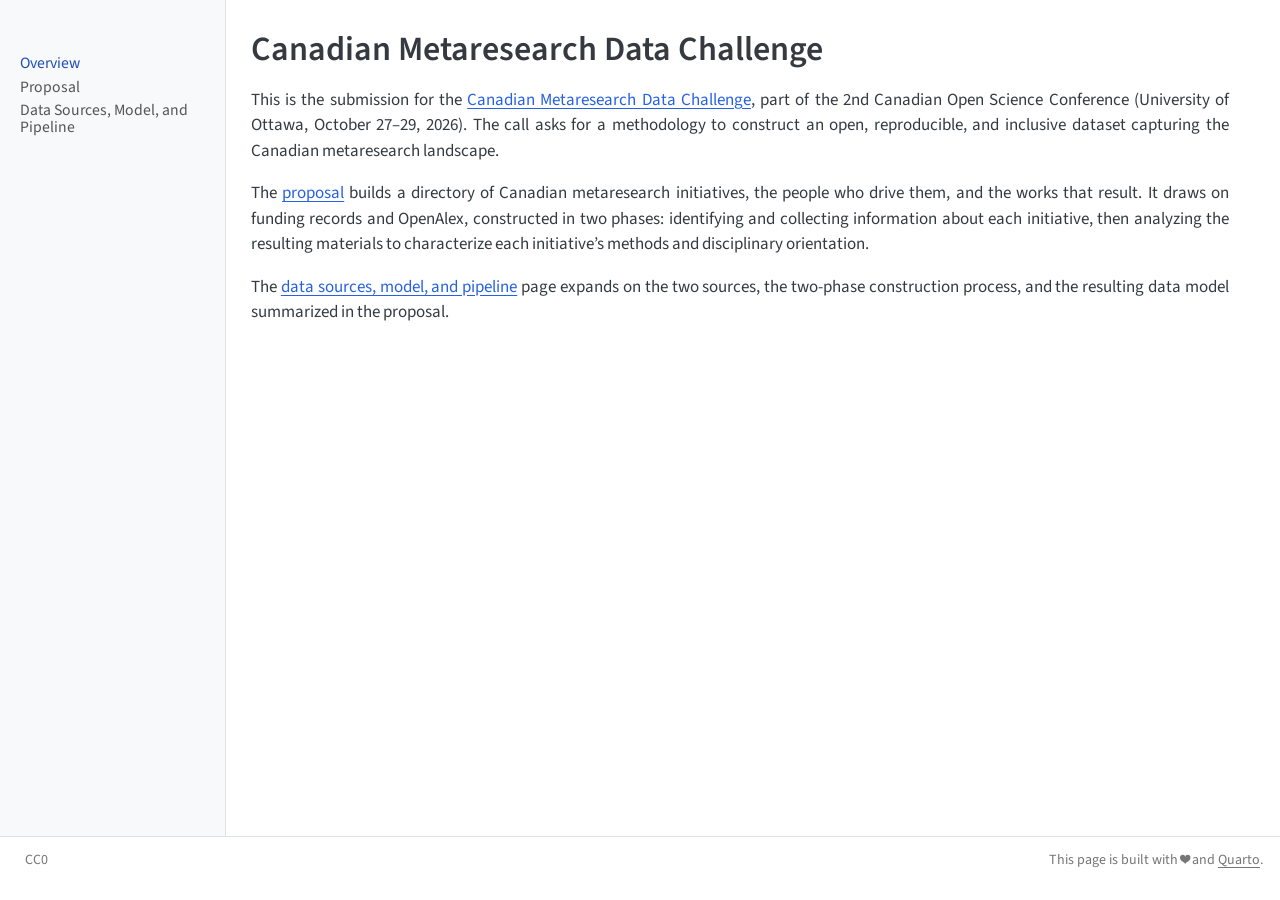
==== commit 9c213480: "Built site for gh-pages" ====
--- a/index.html
+++ b/index.html
@@ -24,7 +24,6 @@
 
 
 <script src="site_libs/quarto-nav/quarto-nav.js"></script>
-<script src="site_libs/quarto-nav/headroom.min.js"></script>
 <script src="site_libs/clipboard/clipboard.min.js"></script>
 <script src="site_libs/quarto-search/autocomplete.umd.js"></script>
 <script src="site_libs/quarto-search/fuse.min.js"></script>
@@ -40,7 +39,7 @@
 <link href="site_libs/quarto-html/quarto-syntax-highlighting-7b89279ff1a6dce999919e0e67d4d9ec.css" rel="stylesheet" id="quarto-text-highlighting-styles">
 <script src="site_libs/bootstrap/bootstrap.min.js"></script>
 <link href="site_libs/bootstrap/bootstrap-icons.css" rel="stylesheet">
-<link href="site_libs/bootstrap/bootstrap-d42ecfdc19a5eb83045caa16c514f7c9.min.css" rel="stylesheet" append-hash="true" id="quarto-bootstrap" data-mode="light">
+<link href="site_libs/bootstrap/bootstrap-1d277508cf070c46bb932a7fbbc32d86.min.css" rel="stylesheet" append-hash="true" id="quarto-bootstrap" data-mode="light">
 <script id="quarto-search-options" type="application/json">{
   "location": "sidebar",
   "copy-button": false,
@@ -103,7 +102,7 @@
 <div id="quarto-content" class="quarto-container page-columns page-rows-contents page-layout-article">
 <!-- sidebar -->
   <nav id="quarto-sidebar" class="sidebar collapse collapse-horizontal quarto-sidebar-collapse-item sidebar-navigation docked overflow-auto">
-    <div class="pt-lg-2 mt-2 text-left sidebar-header">
+    <div class="pt-lg-2 mt-2 text-center sidebar-header">
       <a href="./index.html" class="sidebar-logo-link">
       </a>
       </div>
@@ -235,7 +234,7 @@
     }
       var localhostRegex = new RegExp(/^(?:http|https):\/\/localhost\:?[0-9]*\//);
       var mailtoRegex = new RegExp(/^mailto:/);
-        var filterRegex = new RegExp("https:\/\/zackbatist\.github\.io\/CMDC\/");
+        var filterRegex = new RegExp("https:\/\/zackbatist\.info\/CMDC\/");
       var isInternal = (href) => {
           return filterRegex.test(href) || localhostRegex.test(href) || mailtoRegex.test(href);
       }
@@ -563,6 +562,25 @@
   });
   </script>
 </div> <!-- /content -->
+<footer class="footer">
+  <div class="nav-footer">
+    <div class="nav-footer-left">
+      <ul class="footer-items list-unstyled">
+    <li class="nav-item">
+    <a class="nav-link" href="https://creativecommons.org/publicdomain/zero/1.0/">
+<p>CC0</p>
+</a>
+  </li>  
+</ul>
+    </div>   
+    <div class="nav-footer-center">
+      &nbsp;
+    </div>
+    <div class="nav-footer-right">
+<p>This page is built with ❤️ and <a href="https://quarto.org/">Quarto</a>.</p>
+</div>
+  </div>
+</footer>
 
 
 
